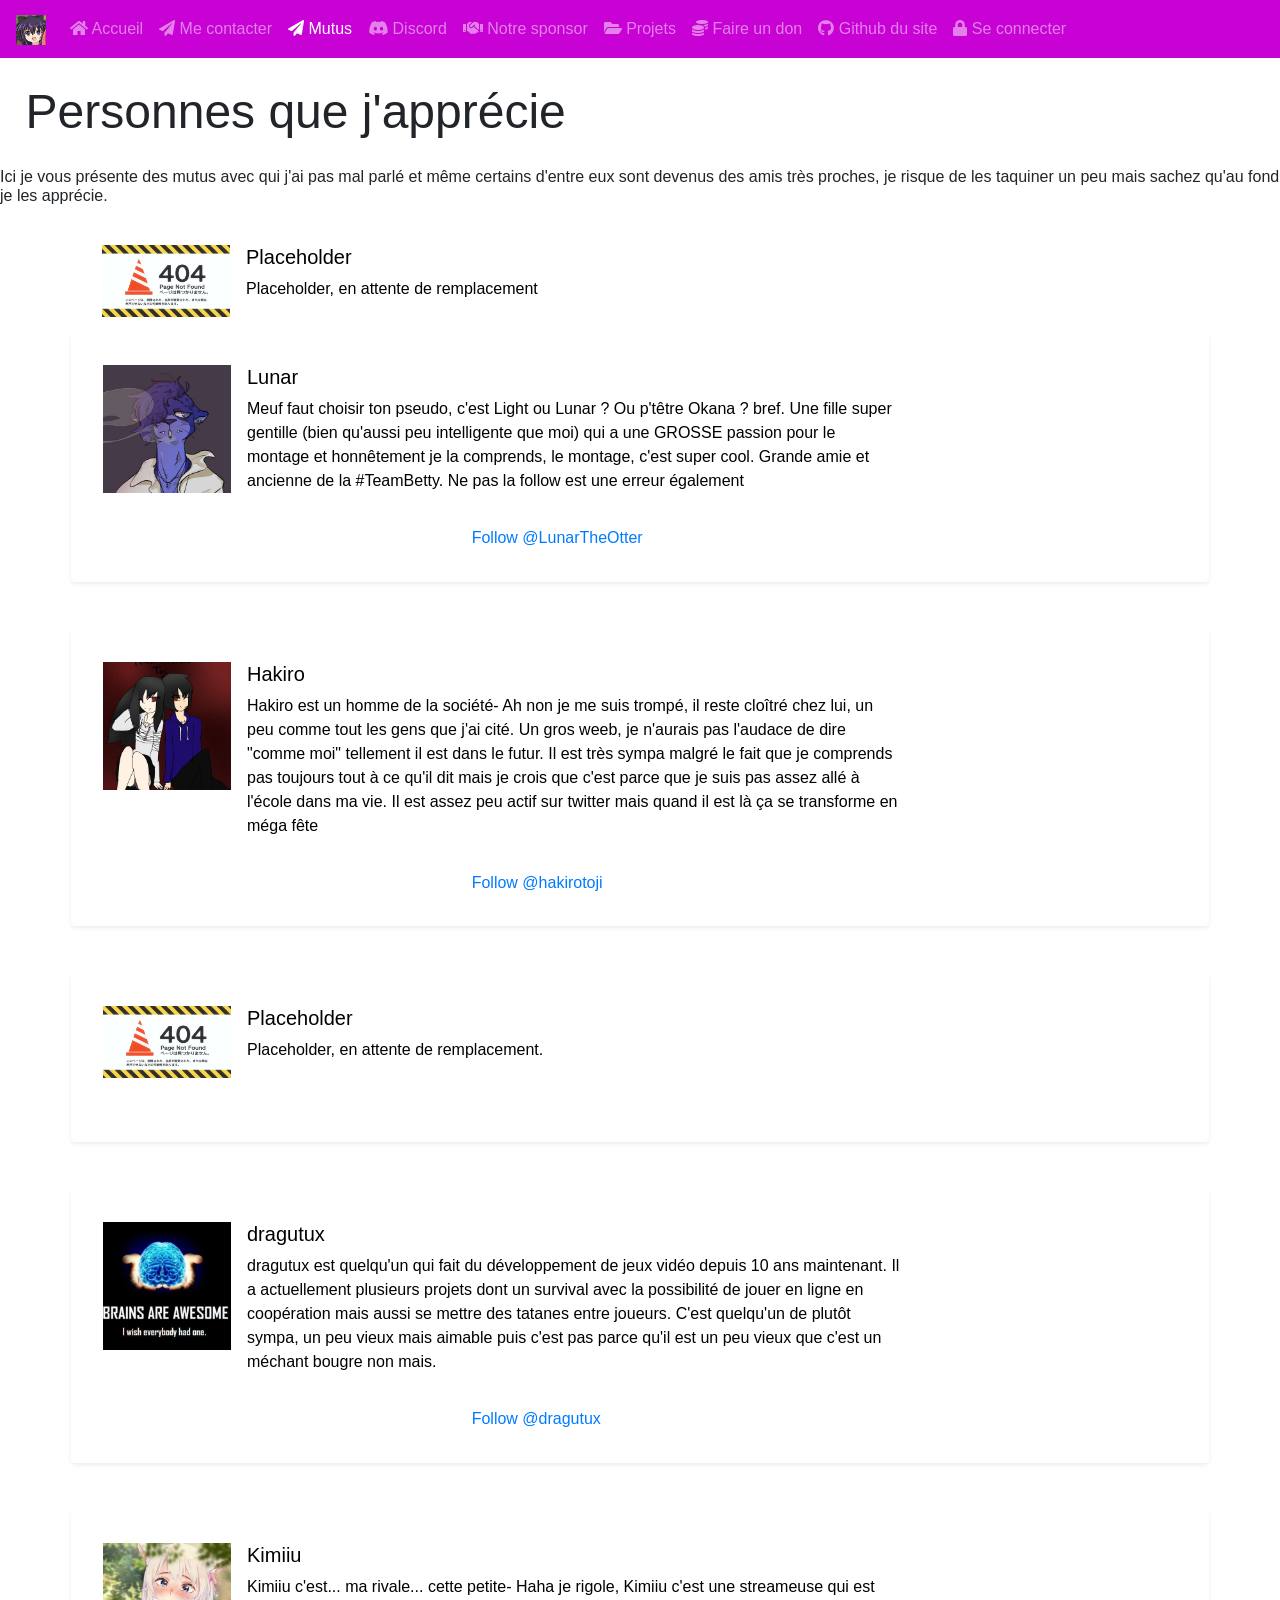
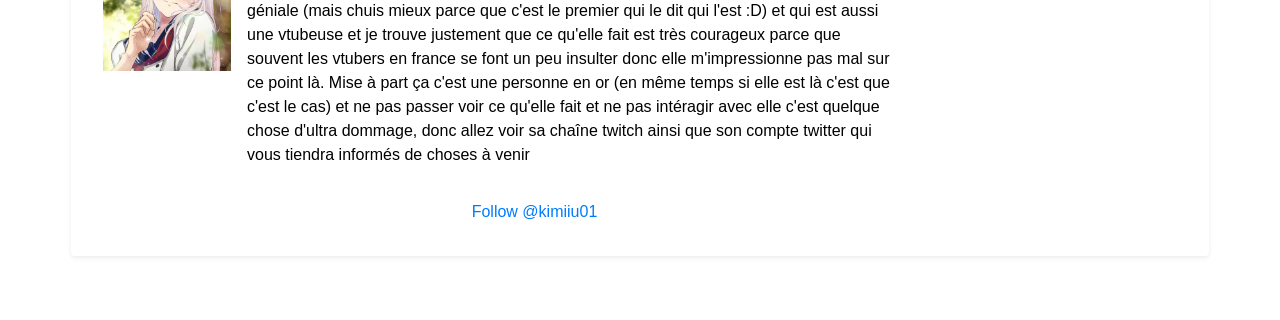
==== pages/mutus.html @ 43088ca4 "clonage du site de base" ====
<!DOCTYPE html>
<html>

<head>
    <!-- Le titre de la page-->
    <title>Les copains</title>

    <!-- Le format de rédaction, l'UTF-8 permet d'avoir les accents !-->
    <meta charset="UTF-8">

    <!-- Les précisions sur l'identité du site web-->
    <meta name="title" content="TOH-KA">
    <meta name="author" content="Toh-ka">
    <meta name="description" content="Mutus de Toh-ka">
    <meta name="keywords" content="Toh-ka">
    <meta name="theme-color" content="E9A99F" />
    <link rel="icon" href="../img/icontab.PNG" type="image/jpg">

    <!-- Gestion de la compatibilité du site web-->
    <meta http-equiv="X-UA-Compatible" content="ie=edge">
    <meta name="viewport" content="width=device-width, initial-scale=1, shrink-to-fit=no">

    <!-- Les feuilles de style-->
    <link rel="stylesheet" type="text/css" href="../css/style.css">
    <!-- Font Awesome permet de générer les petites icones pour la barre de navigation ! -->
    <link rel="stylesheet" href="https://use.fontawesome.com/releases/v5.8.1/css/all.css" integrity="sha384-50oBUHEmvpQ+1lW4y57PTFmhCaXp0ML5d60M1M7uH2+nqUivzIebhndOJK28anvf" crossorigin="anonymous">
    <!-- Bootstrap permet de gérer la structure du site web en prenant en compte sa mise en forme selon la taile de l'écran !-->
    <link rel="stylesheet" href="https://stackpath.bootstrapcdn.com/bootstrap/4.5.0/css/bootstrap.min.css" integrity="sha384-9aIt2nRpC12Uk9gS9baDl411NQApFmC26EwAOH8WgZl5MYYxFfc+NcPb1dKGj7Sk" crossorigin="anonymous">

</head>

<body>

    <!-- La barre de navigation -->
    <header>
        <nav class="navbar sticky-top navbar-dark navbar-expand-lg" style="background-color: rgb(200, 1, 213);">
            <a class="navbar-brand" href="#">
                <img src="../img/icon.PNG" width="30" height="30" alt="" loading="lazy">
            </a>
            <button class="navbar-toggler" type="button" data-toggle="collapse" data-target="#navbarText" aria-controls="navbarText" aria-expanded="false" aria-label="Toggle navigation">
                <span class="navbar-toggler-icon"></span>
              </button>
            <div class="collapse navbar-collapse" id="navbarText">
                <ul class="navbar-nav mr-auto">
                    <li class="nav-item"> <a class="nav-link " href="../index.html"><i class="fas fa-home"></i> Accueil</a>
                    </li>
                    <li class="nav-item"> <a class="nav-link" href="Réseaux.html"><i class="fas fa-paper-plane"></i> Me contacter</a>
                    </li>
                    <li>
                    <li class="nav-item"> <a class="nav-link active" href="#"><i class="fas fa-paper-plane"></i> Mutus</a>   
                    </li>
                    <li class="nav-item"> <a class="nav-link" href="https://discord.gg/xaQCFtC9bv" target="-blank"><i class="fab fa-discord"></i> Discord</a>
                    </li>
                    <li class="nav-item"> <a class="nav-link" href="sponsor.html"><i class="fas fa-handshake"></i> Notre sponsor</a>
                    </li>
                    <li class="nav-item"> <a class="nav-link" href="projets.html"><i class="fas fa-folder-open"></i> Projets</a>
                    </li>
                    <li class="nav-item"> <a class="nav-link" href="https://streamelements.com/toh_ka/tip" target="-blank"><i class="fas fa-coins"></i> Faire un don</a>
                    </li>
                    <li class="nav-item"> <a class="nav-link" href="https://github.com/Bettyaoi/bettyaoi.github.io" target="-blank"><i class="fab fa-github"></i> Github du site</a>
                    </li>
                    <li class="nav-item"> <a class="nav-link" href="https://hexatm.com/MagiicalGirl/" target="-blank"><i class="fas fa-lock"></i> Se connecter</a>
                    </li>
                </ul>
            </div>
        </nav>
    </header>

    <!-- Le contenu -->
    <h2 class="copains">Personnes que j'apprécie</h2>

        <h6>Ici je vous présente des mutus avec qui j'ai pas mal parlé et même certains d'entre eux sont devenus des amis très proches, je risque de les taquiner un peu mais sachez qu'au fond je les apprécie.</h6>
        <section class="container vw-100 w-auto p-3">
            <div id="Placeholder2 class="row clearfix shadow-sm p-3 mb-5 bg-white rounded">
                <div class="col-9 w-auto p-3">
                        <div class="media">
                            <img src="../img/err.png" class="mr-3" alt="Placeholder2">
                            <div class="media-body">
                                <h5 class="mt-0">Placeholder</h5>
                                Placeholder, en attente de remplacement
                            </div>
                        </div>
                    </a>
                </div>
            </div>
            <div id="Lunar" class="row clearfix shadow-sm p-3 mb-5 bg-white rounded">
                <div class="col-9 w-auto p-3">
                    <a href="https://www.youtube.com/channel/UCTIkhy0zyeLQJBQ5O0fs9qQ" target="-blank">
                        <div class="media">
                            <img src="../img/Lunar.jpg" class="mr-3" alt="Twitter account">
                            <div class="media-body">
                                <h5 class="mt-0">Lunar</h5>
                                Meuf faut choisir ton pseudo, c'est Light ou Lunar ? Ou p'têtre Okana ? bref. Une fille super gentille (bien qu'aussi peu intelligente que moi) qui a une GROSSE passion pour le montage et honnêtement je la comprends, le montage, c'est super cool. Grande amie et ancienne de la #TeamBetty. Ne pas la follow est une erreur également
                            </div>
                        </div>
                    </a>
                </div>
                <div class="col-4 mx-auto p-3">
                    <a href="https://twitter.com/LunarTheOtter" class="twitter-follow-button align-middle" data-size="large" data-lang="fr" data-dnt="true" data-show-count="false">Follow @LunarTheOtter</a>
                </div>
            </div>
            <div id="Hakiro" class="row clearfix shadow-sm p-3 mb-5 bg-white rounded">
                <div class="col-9 w-auto p-3">
                        <div class="media">
                            <img src="../img/hakiro.jpg" class="mr-3" alt="Twitter account">
                            <div class="media-body">
                                <h5 class="mt-0">Hakiro</h5>
                                Hakiro est un homme de la société- Ah non je me suis trompé, il reste cloîtré chez lui, un peu comme tout les gens que j'ai cité. Un gros weeb, je n'aurais pas l'audace de dire "comme moi" tellement il est dans le futur. Il est très sympa malgré le fait que je comprends pas toujours tout à ce qu'il dit mais je crois que c'est parce que je suis pas assez allé à l'école dans ma vie. Il est assez peu actif sur twitter mais quand il est là ça se transforme en méga fête
                            </div>
                        </div>
                    </a>
                </div>
                <div class="col-4 mx-auto p-3">
                    <a href="https://twitter.com/hakirotoji" class="twitter-follow-button align-middle" data-size="large" data-lang="fr" data-dnt="true" data-show-count="false">Follow @hakirotoji</a>
                </div>
            </div>
            <div id="Placeholder" class="row clearfix shadow-sm p-3 mb-5 bg-white rounded">
                <div class="col-9 w-auto p-3">
                        <div class="media">
                            <img src="../img/err.png" class="mr-3" alt="Twitter account">
                            <div class="media-body">
                                <h5 class="mt-0">Placeholder</h5>
                                Placeholder, en attente de remplacement.
                            </div>
                        </div>
                    </a>
                </div>
                <div class="col-4 mx-auto p-3">
                </div>
            </div>
            <div id="dragutux" class="row clearfix shadow-sm p-3 mb-5 bg-white rounded">
                <div class="col-9 w-auto p-3">
                    <a href="https://www.twitch.tv/dragutux" target="-blank"></a>
                        <div class="media">
                            <img src="../img/dragutux.jpg" class="mr-3" alt="Twitter account">
                            <div class="media-body">
                                <h5 class="mt-0">dragutux</h5>
                                dragutux est quelqu'un qui fait du développement de jeux vidéo depuis 10 ans maintenant. Il a actuellement plusieurs projets dont un survival avec la possibilité de jouer en ligne en coopération mais aussi se mettre des tatanes entre joueurs. C'est quelqu'un de plutôt sympa, un peu vieux mais aimable puis c'est pas parce qu'il est un peu vieux que c'est un méchant bougre non mais.
                            </div>
                        </div>
                    </a>
                </div>
                <div class="col-4 mx-auto p-3">
                    <a href="https://twitter.com/dragutux" class="twitter-follow-button align-middle" data-size="large" data-lang="fr" data-dnt="true" data-show-count="false">Follow @dragutux</a>
                </div>
            </div>
            <div id="Kimiiu" class="row clearfix shadow-sm p-3 mb-5 bg-white rounded">
                <div class="col-9 w-auto p-3">
                    <a href="https://twitch.tv/kimiiu" target="-blank">
                        <div class="media">
                            <img src="../img/kimiiu.jpg" class="mr-3" alt="Twitter account">
                            <div class="media-body">
                                <h5 class="mt-0">Kimiiu</h5>
                                Kimiiu c'est... ma rivale... cette petite- Haha je rigole, Kimiiu c'est une streameuse qui est géniale (mais chuis mieux parce que c'est le premier qui le dit qui l'est :D) et qui est aussi une vtubeuse et je trouve justement que ce qu'elle fait est très courageux parce que souvent les vtubers en france se font un peu insulter donc elle m'impressionne pas mal sur ce point là. Mise à part ça c'est une personne en or (en même temps si elle est là c'est que c'est le cas) et ne pas passer voir ce qu'elle fait et ne pas intéragir avec elle c'est quelque chose d'ultra dommage, donc allez voir sa chaîne twitch ainsi que son compte twitter qui vous tiendra informés de choses à venir
                            </div>
                        </div>
                    </a>
                </div>
                <div class="col-4 mx-auto p-3">
                    <a href="https://twitter.com/kimiiu01" class="twitter-follow-button align-middle" data-size="large" data-lang="fr" data-dnt="true" data-show-count="false">Follow @kimiiu01</a>
                </div>
            </div>
        </section>

        <!-- <h6>C'est tout pour le moment, cette page est toujours en WIP (Work In Progress) (en gros c'est pas fini) et je la remplirai au fur et à mesure que j'aurais le temps</h6> ! -->


        <!-- Les scripts de Google (pour YouTube), de Bootstrap et de Twitter pour gérer l'affichage des boutons et de la structure de la page ! -->
        <script src="https://apis.google.com/js/platform.js"></script>
        <script async src="https://platform.twitter.com/widgets.js" charset="utf-8"></script>
        <script src="https://code.jquery.com/jquery-3.5.1.slim.min.js" integrity="sha384-DfXdz2htPH0lsSSs5nCTpuj/zy4C+OGpamoFVy38MVBnE+IbbVYUew+OrCXaRkfj" crossorigin="anonymous"></script>
        <script src="https://cdn.jsdelivr.net/npm/popper.js@1.16.0/dist/umd/popper.min.js" integrity="sha384-Q6E9RHvbIyZFJoft+2mJbHaEWldlvI9IOYy5n3zV9zzTtmI3UksdQRVvoxMfooAo" crossorigin="anonymous"></script>
        <script src="https://stackpath.bootstrapcdn.com/bootstrap/4.5.0/js/bootstrap.min.js" integrity="sha384-OgVRvuATP1z7JjHLkuOU7Xw704+h835Lr+6QL9UvYjZE3Ipu6Tp75j7Bh/kR0JKI" crossorigin="anonymous"></script>

</body>

</html>
---- css/style.css ----
/* page principale*/
body {
  margin: 0px;
  padding: 0px;
  font-family: -apple-system, BlinkMacSystemFont, 'Segoe UI', Roboto, Oxygen, Ubuntu, Cantarell, 'Open Sans', 'Helvetica Neue', sans-serif !important;
}

h1 {
  font-family: -apple-system, BlinkMacSystemFont, 'Segoe UI', Roboto, Oxygen, Ubuntu, Cantarell, 'Open Sans', 'Helvetica Neue', sans-serif !important;
  font-size: 4em !important;
  margin: 1vw !important;
  font-weight: 400 !important;
}

h2 {
  font-family: -apple-system, BlinkMacSystemFont, 'Segoe UI', Roboto, Oxygen, Ubuntu, Cantarell, 'Open Sans', 'Helvetica Neue', sans-serif !important;
  font-size: 3em !important;
  margin: 2vw !important;
  font-weight: 400 !important;
}

p {
  margin: 5px;
}

a:link {
  text-decoration: none !important;
  -webkit-transition: all 0.2s;
  transition: all 0.2s;
}

a:link:hover {
  -webkit-transform: scale(0.9);
          transform: scale(0.9);
}

.tki {
  text-align: center;
}

.moi {
  text-align: center;
}

.temkoi {
  text-align: center;
}

.jem {
  text-align: center;
}

/* page "contact" */
.media {
  color: black !important;
  text-decoration: none;
  -webkit-transition: all 0.2s;
  transition: all 0.2s;
}

.media img {
  width: 10vw;
}

.media:hover {
  -webkit-transform: scale(0.95) translateX(-20px);
          transform: scale(0.95) translateX(-20px);
}
/*# sourceMappingURL=style.css.map */
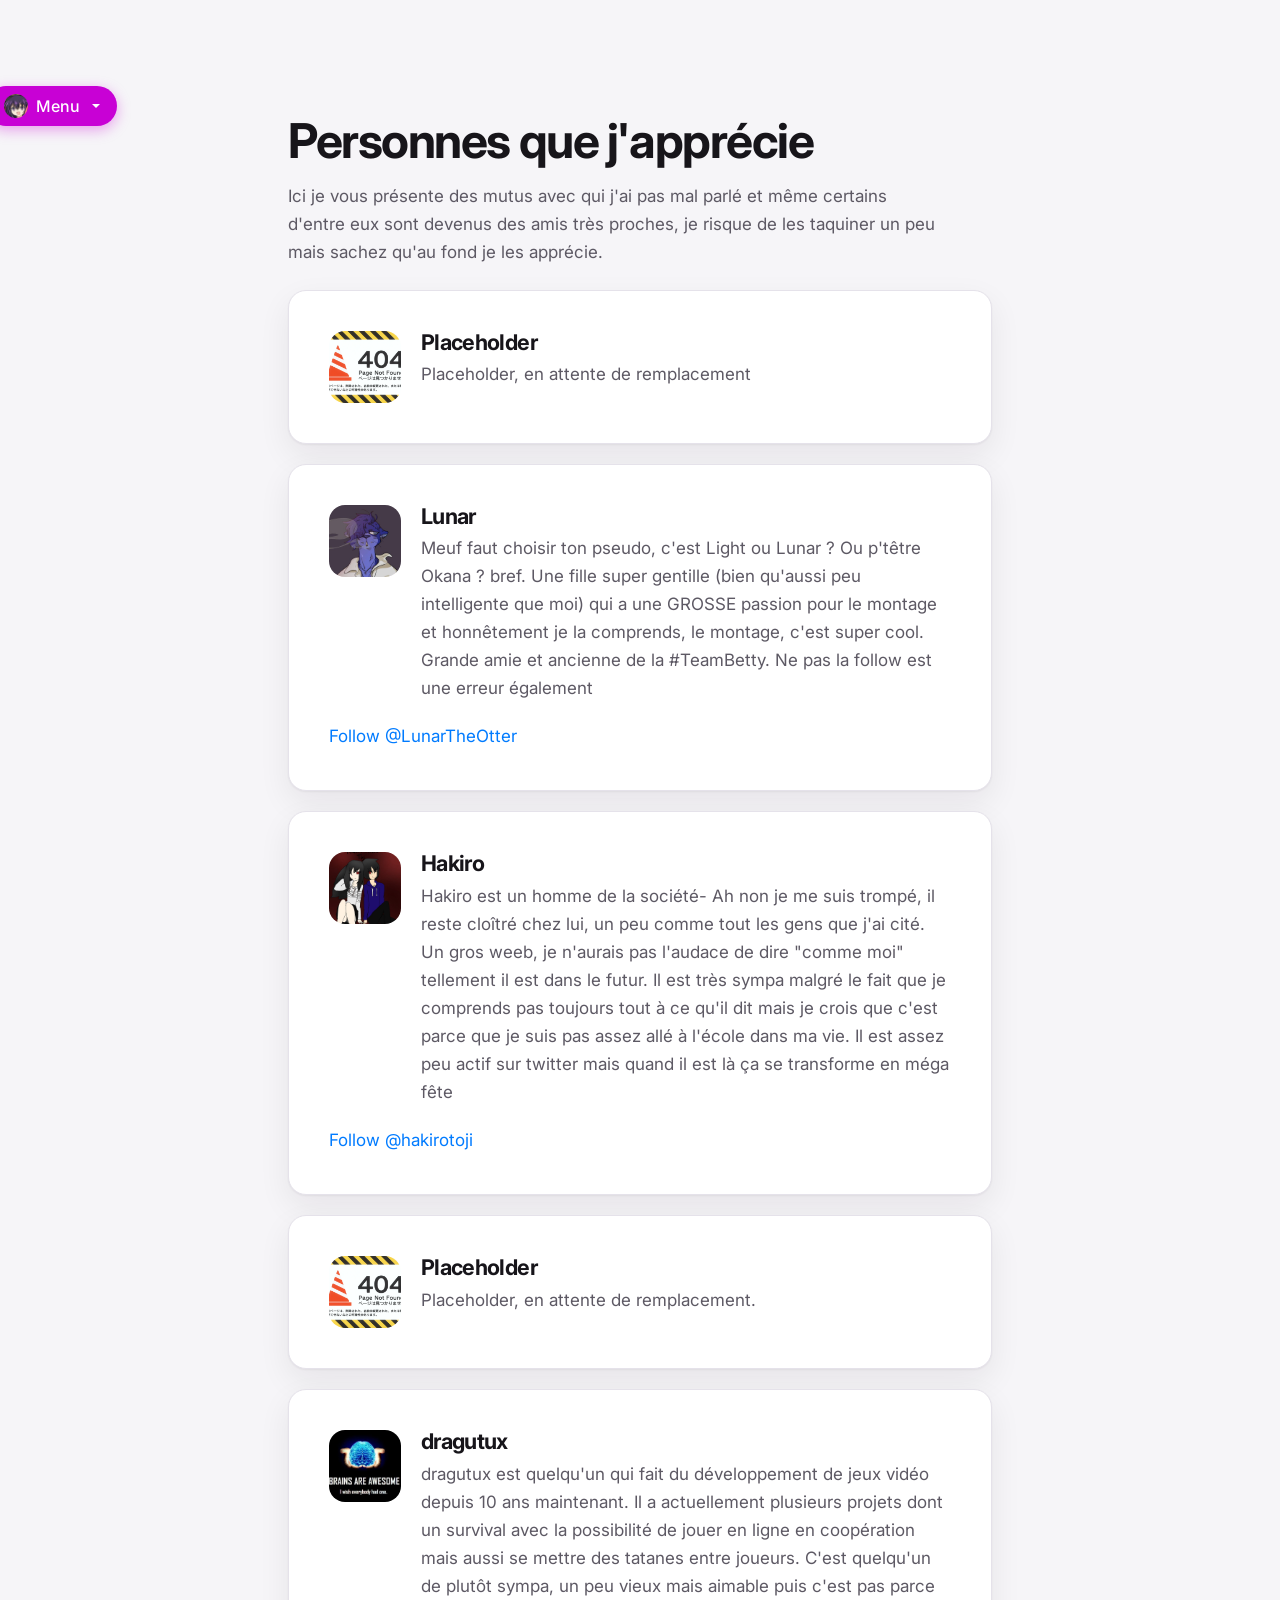
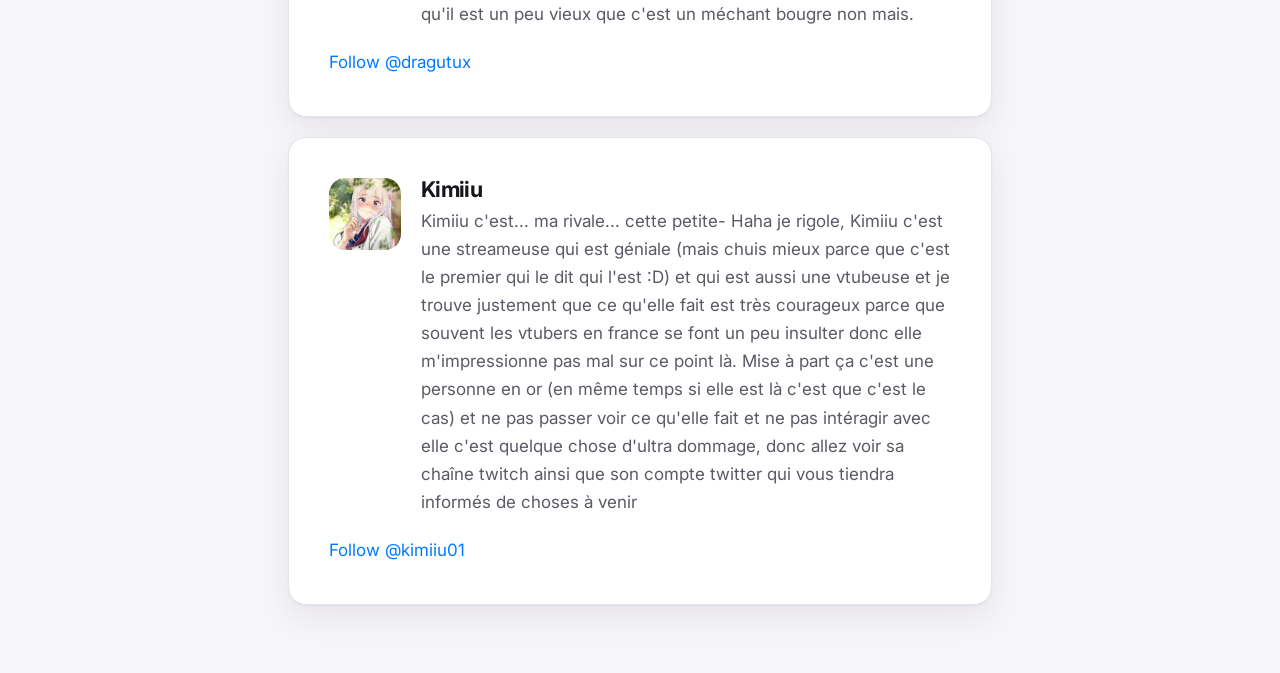
==== commit b976ff68: "vibecode de toutes les pages" ====
--- a/pages/mutus.html
+++ b/pages/mutus.html
@@ -1,177 +1,120 @@
 <!DOCTYPE html>
-<html>
+<html lang="fr">
 
 <head>
-    <!-- Le titre de la page-->
+    <meta charset="UTF-8">
+    <meta name="viewport" content="width=device-width, initial-scale=1">
     <title>Les copains</title>
+    <meta name="description" content="Mutus de Toh-ka">
+    <meta name="author" content="Toh-ka">
+    <meta name="theme-color" content="#E9A99F">
+    <link rel="icon" href="../img/icontab.PNG">
 
-    <!-- Le format de rédaction, l'UTF-8 permet d'avoir les accents !-->
-    <meta charset="UTF-8">
-
-    <!-- Les précisions sur l'identité du site web-->
-    <meta name="title" content="TOH-KA">
-    <meta name="author" content="Toh-ka">
-    <meta name="description" content="Mutus de Toh-ka">
-    <meta name="keywords" content="Toh-ka">
-    <meta name="theme-color" content="E9A99F" />
-    <link rel="icon" href="../img/icontab.PNG" type="image/jpg">
-
-    <!-- Gestion de la compatibilité du site web-->
-    <meta http-equiv="X-UA-Compatible" content="ie=edge">
-    <meta name="viewport" content="width=device-width, initial-scale=1, shrink-to-fit=no">
-
-    <!-- Les feuilles de style-->
-    <link rel="stylesheet" type="text/css" href="../css/style.css">
-    <!-- Font Awesome permet de générer les petites icones pour la barre de navigation ! -->
+    <!-- Feuilles de style -->
+    <link rel="stylesheet" href="../css/style.css">
     <link rel="stylesheet" href="https://use.fontawesome.com/releases/v5.8.1/css/all.css" integrity="sha384-50oBUHEmvpQ+1lW4y57PTFmhCaXp0ML5d60M1M7uH2+nqUivzIebhndOJK28anvf" crossorigin="anonymous">
-    <!-- Bootstrap permet de gérer la structure du site web en prenant en compte sa mise en forme selon la taile de l'écran !-->
     <link rel="stylesheet" href="https://stackpath.bootstrapcdn.com/bootstrap/4.5.0/css/bootstrap.min.css" integrity="sha384-9aIt2nRpC12Uk9gS9baDl411NQApFmC26EwAOH8WgZl5MYYxFfc+NcPb1dKGj7Sk" crossorigin="anonymous">
-
 </head>
 
 <body>
-
-    <!-- La barre de navigation -->
+    <!-- Menu déroulant -->
     <header>
-        <nav class="navbar sticky-top navbar-dark navbar-expand-lg" style="background-color: rgb(200, 1, 213);">
-            <a class="navbar-brand" href="#">
-                <img src="../img/icon.PNG" width="30" height="30" alt="" loading="lazy">
-            </a>
-            <button class="navbar-toggler" type="button" data-toggle="collapse" data-target="#navbarText" aria-controls="navbarText" aria-expanded="false" aria-label="Toggle navigation">
-                <span class="navbar-toggler-icon"></span>
-              </button>
-            <div class="collapse navbar-collapse" id="navbarText">
-                <ul class="navbar-nav mr-auto">
-                    <li class="nav-item"> <a class="nav-link " href="../index.html"><i class="fas fa-home"></i> Accueil</a>
-                    </li>
-                    <li class="nav-item"> <a class="nav-link" href="Réseaux.html"><i class="fas fa-paper-plane"></i> Me contacter</a>
-                    </li>
-                    <li>
-                    <li class="nav-item"> <a class="nav-link active" href="#"><i class="fas fa-paper-plane"></i> Mutus</a>   
-                    </li>
-                    <li class="nav-item"> <a class="nav-link" href="https://discord.gg/xaQCFtC9bv" target="-blank"><i class="fab fa-discord"></i> Discord</a>
-                    </li>
-                    <li class="nav-item"> <a class="nav-link" href="sponsor.html"><i class="fas fa-handshake"></i> Notre sponsor</a>
-                    </li>
-                    <li class="nav-item"> <a class="nav-link" href="projets.html"><i class="fas fa-folder-open"></i> Projets</a>
-                    </li>
-                    <li class="nav-item"> <a class="nav-link" href="https://streamelements.com/toh_ka/tip" target="-blank"><i class="fas fa-coins"></i> Faire un don</a>
-                    </li>
-                    <li class="nav-item"> <a class="nav-link" href="https://github.com/Bettyaoi/bettyaoi.github.io" target="-blank"><i class="fab fa-github"></i> Github du site</a>
-                    </li>
-                    <li class="nav-item"> <a class="nav-link" href="https://hexatm.com/MagiicalGirl/" target="-blank"><i class="fas fa-lock"></i> Se connecter</a>
-                    </li>
-                </ul>
+        <div class="dropdown menu-flottant">
+            <button class="btn btn-menu dropdown-toggle" type="button" id="menuDeroulant" data-toggle="dropdown" aria-haspopup="true" aria-expanded="false">
+                <img src="../img/icon.PNG" width="24" height="24" alt=""> Menu
+            </button>
+            <div class="dropdown-menu dropdown-menu-right" aria-labelledby="menuDeroulant">
+                <a class="dropdown-item" href="../index.html"><i class="fas fa-home"></i> Accueil</a>
+                <a class="dropdown-item" href="Réseaux.html"><i class="fas fa-paper-plane"></i> Me contacter</a>
+                <a class="dropdown-item active" href="#"><i class="fas fa-paper-plane"></i> Mutus</a>
+                <a class="dropdown-item" href="https://discord.gg/xaQCFtC9bv" target="_blank" rel="noopener"><i class="fab fa-discord"></i> Discord</a>
+                <a class="dropdown-item" href="sponsor.html"><i class="fas fa-handshake"></i> Notre sponsor</a>
+                <a class="dropdown-item" href="projets.html"><i class="fas fa-folder-open"></i> Projets</a>
+                <div class="dropdown-divider"></div>
+                <a class="dropdown-item" href="https://streamelements.com/toh_ka/tip" target="_blank" rel="noopener"><i class="fas fa-coins"></i> Faire un don</a>
+                <a class="dropdown-item" href="https://github.com/Bettyaoi/bettyaoi.github.io" target="_blank" rel="noopener"><i class="fab fa-github"></i> Github du site</a>
+                <a class="dropdown-item" href="https://hexatm.com/MagiicalGirl/" target="_blank" rel="noopener"><i class="fas fa-lock"></i> Se connecter</a>
             </div>
-        </nav>
+        </div>
     </header>
 
-    <!-- Le contenu -->
-    <h2 class="copains">Personnes que j'apprécie</h2>
-
-        <h6>Ici je vous présente des mutus avec qui j'ai pas mal parlé et même certains d'entre eux sont devenus des amis très proches, je risque de les taquiner un peu mais sachez qu'au fond je les apprécie.</h6>
-        <section class="container vw-100 w-auto p-3">
-            <div id="Placeholder2 class="row clearfix shadow-sm p-3 mb-5 bg-white rounded">
-                <div class="col-9 w-auto p-3">
-                        <div class="media">
-                            <img src="../img/err.png" class="mr-3" alt="Placeholder2">
-                            <div class="media-body">
-                                <h5 class="mt-0">Placeholder</h5>
-                                Placeholder, en attente de remplacement
-                            </div>
-                        </div>
-                    </a>
-                </div>
-            </div>
-            <div id="Lunar" class="row clearfix shadow-sm p-3 mb-5 bg-white rounded">
-                <div class="col-9 w-auto p-3">
-                    <a href="https://www.youtube.com/channel/UCTIkhy0zyeLQJBQ5O0fs9qQ" target="-blank">
-                        <div class="media">
-                            <img src="../img/Lunar.jpg" class="mr-3" alt="Twitter account">
-                            <div class="media-body">
-                                <h5 class="mt-0">Lunar</h5>
-                                Meuf faut choisir ton pseudo, c'est Light ou Lunar ? Ou p'têtre Okana ? bref. Une fille super gentille (bien qu'aussi peu intelligente que moi) qui a une GROSSE passion pour le montage et honnêtement je la comprends, le montage, c'est super cool. Grande amie et ancienne de la #TeamBetty. Ne pas la follow est une erreur également
-                            </div>
-                        </div>
-                    </a>
-                </div>
-                <div class="col-4 mx-auto p-3">
-                    <a href="https://twitter.com/LunarTheOtter" class="twitter-follow-button align-middle" data-size="large" data-lang="fr" data-dnt="true" data-show-count="false">Follow @LunarTheOtter</a>
-                </div>
-            </div>
-            <div id="Hakiro" class="row clearfix shadow-sm p-3 mb-5 bg-white rounded">
-                <div class="col-9 w-auto p-3">
-                        <div class="media">
-                            <img src="../img/hakiro.jpg" class="mr-3" alt="Twitter account">
-                            <div class="media-body">
-                                <h5 class="mt-0">Hakiro</h5>
-                                Hakiro est un homme de la société- Ah non je me suis trompé, il reste cloîtré chez lui, un peu comme tout les gens que j'ai cité. Un gros weeb, je n'aurais pas l'audace de dire "comme moi" tellement il est dans le futur. Il est très sympa malgré le fait que je comprends pas toujours tout à ce qu'il dit mais je crois que c'est parce que je suis pas assez allé à l'école dans ma vie. Il est assez peu actif sur twitter mais quand il est là ça se transforme en méga fête
-                            </div>
-                        </div>
-                    </a>
-                </div>
-                <div class="col-4 mx-auto p-3">
-                    <a href="https://twitter.com/hakirotoji" class="twitter-follow-button align-middle" data-size="large" data-lang="fr" data-dnt="true" data-show-count="false">Follow @hakirotoji</a>
-                </div>
-            </div>
-            <div id="Placeholder" class="row clearfix shadow-sm p-3 mb-5 bg-white rounded">
-                <div class="col-9 w-auto p-3">
-                        <div class="media">
-                            <img src="../img/err.png" class="mr-3" alt="Twitter account">
-                            <div class="media-body">
-                                <h5 class="mt-0">Placeholder</h5>
-                                Placeholder, en attente de remplacement.
-                            </div>
-                        </div>
-                    </a>
-                </div>
-                <div class="col-4 mx-auto p-3">
-                </div>
-            </div>
-            <div id="dragutux" class="row clearfix shadow-sm p-3 mb-5 bg-white rounded">
-                <div class="col-9 w-auto p-3">
-                    <a href="https://www.twitch.tv/dragutux" target="-blank"></a>
-                        <div class="media">
-                            <img src="../img/dragutux.jpg" class="mr-3" alt="Twitter account">
-                            <div class="media-body">
-                                <h5 class="mt-0">dragutux</h5>
-                                dragutux est quelqu'un qui fait du développement de jeux vidéo depuis 10 ans maintenant. Il a actuellement plusieurs projets dont un survival avec la possibilité de jouer en ligne en coopération mais aussi se mettre des tatanes entre joueurs. C'est quelqu'un de plutôt sympa, un peu vieux mais aimable puis c'est pas parce qu'il est un peu vieux que c'est un méchant bougre non mais.
-                            </div>
-                        </div>
-                    </a>
-                </div>
-                <div class="col-4 mx-auto p-3">
-                    <a href="https://twitter.com/dragutux" class="twitter-follow-button align-middle" data-size="large" data-lang="fr" data-dnt="true" data-show-count="false">Follow @dragutux</a>
-                </div>
-            </div>
-            <div id="Kimiiu" class="row clearfix shadow-sm p-3 mb-5 bg-white rounded">
-                <div class="col-9 w-auto p-3">
-                    <a href="https://twitch.tv/kimiiu" target="-blank">
-                        <div class="media">
-                            <img src="../img/kimiiu.jpg" class="mr-3" alt="Twitter account">
-                            <div class="media-body">
-                                <h5 class="mt-0">Kimiiu</h5>
-                                Kimiiu c'est... ma rivale... cette petite- Haha je rigole, Kimiiu c'est une streameuse qui est géniale (mais chuis mieux parce que c'est le premier qui le dit qui l'est :D) et qui est aussi une vtubeuse et je trouve justement que ce qu'elle fait est très courageux parce que souvent les vtubers en france se font un peu insulter donc elle m'impressionne pas mal sur ce point là. Mise à part ça c'est une personne en or (en même temps si elle est là c'est que c'est le cas) et ne pas passer voir ce qu'elle fait et ne pas intéragir avec elle c'est quelque chose d'ultra dommage, donc allez voir sa chaîne twitch ainsi que son compte twitter qui vous tiendra informés de choses à venir
-                            </div>
-                        </div>
-                    </a>
-                </div>
-                <div class="col-4 mx-auto p-3">
-                    <a href="https://twitter.com/kimiiu01" class="twitter-follow-button align-middle" data-size="large" data-lang="fr" data-dnt="true" data-show-count="false">Follow @kimiiu01</a>
+    <!-- Contenu -->
+    <main class="page">
+        <h1>Personnes que j'apprécie</h1>
+        <p class="intro">Ici je vous présente des mutus avec qui j'ai pas mal parlé et même certains d'entre eux sont devenus des amis très proches, je risque de les taquiner un peu mais sachez qu'au fond je les apprécie.</p>
+        <section class="carte" id="Placeholder2">
+            <div class="profil">
+                <img src="../img/err.png" alt="">
+                <div>
+                    <h2>Placeholder</h2>
+                    <p>Placeholder, en attente de remplacement</p>
                 </div>
             </div>
         </section>
+        <section class="carte" id="Lunar">
+            <div class="profil">
+                <img src="../img/Lunar.jpg" alt="">
+                <div>
+                    <h2><a href="https://www.youtube.com/channel/UCTIkhy0zyeLQJBQ5O0fs9qQ" target="_blank" rel="noopener">Lunar</a></h2>
+                    <p>Meuf faut choisir ton pseudo, c'est Light ou Lunar ? Ou p'têtre Okana ? bref. Une fille super gentille (bien qu'aussi peu intelligente que moi) qui a une GROSSE passion pour le montage et honnêtement je la comprends, le montage, c'est super cool. Grande amie et ancienne de la #TeamBetty. Ne pas la follow est une erreur également</p>
+                </div>
+            </div>
+            <div class="actions">
+                <a class="twitter-follow-button" data-size="large" data-lang="fr" data-dnt="true" data-show-count="false" href="https://twitter.com/LunarTheOtter">Follow @LunarTheOtter</a>
+            </div>
+        </section>
+        <section class="carte" id="Hakiro">
+            <div class="profil">
+                <img src="../img/hakiro.jpg" alt="">
+                <div>
+                    <h2>Hakiro</h2>
+                    <p>Hakiro est un homme de la société- Ah non je me suis trompé, il reste cloîtré chez lui, un peu comme tout les gens que j'ai cité. Un gros weeb, je n'aurais pas l'audace de dire "comme moi" tellement il est dans le futur. Il est très sympa malgré le fait que je comprends pas toujours tout à ce qu'il dit mais je crois que c'est parce que je suis pas assez allé à l'école dans ma vie. Il est assez peu actif sur twitter mais quand il est là ça se transforme en méga fête</p>
+                </div>
+            </div>
+            <div class="actions">
+                <a class="twitter-follow-button" data-size="large" data-lang="fr" data-dnt="true" data-show-count="false" href="https://twitter.com/hakirotoji">Follow @hakirotoji</a>
+            </div>
+        </section>
+        <section class="carte" id="Placeholder">
+            <div class="profil">
+                <img src="../img/err.png" alt="">
+                <div>
+                    <h2>Placeholder</h2>
+                    <p>Placeholder, en attente de remplacement.</p>
+                </div>
+            </div>
+        </section>
+        <section class="carte" id="dragutux">
+            <div class="profil">
+                <img src="../img/dragutux.jpg" alt="">
+                <div>
+                    <h2><a href="https://www.twitch.tv/dragutux" target="_blank" rel="noopener">dragutux</a></h2>
+                    <p>dragutux est quelqu'un qui fait du développement de jeux vidéo depuis 10 ans maintenant. Il a actuellement plusieurs projets dont un survival avec la possibilité de jouer en ligne en coopération mais aussi se mettre des tatanes entre joueurs. C'est quelqu'un de plutôt sympa, un peu vieux mais aimable puis c'est pas parce qu'il est un peu vieux que c'est un méchant bougre non mais.</p>
+                </div>
+            </div>
+            <div class="actions">
+                <a class="twitter-follow-button" data-size="large" data-lang="fr" data-dnt="true" data-show-count="false" href="https://twitter.com/dragutux">Follow @dragutux</a>
+            </div>
+        </section>
+        <section class="carte" id="Kimiiu">
+            <div class="profil">
+                <img src="../img/kimiiu.jpg" alt="">
+                <div>
+                    <h2><a href="https://twitch.tv/kimiiu" target="_blank" rel="noopener">Kimiiu</a></h2>
+                    <p>Kimiiu c'est... ma rivale... cette petite- Haha je rigole, Kimiiu c'est une streameuse qui est géniale (mais chuis mieux parce que c'est le premier qui le dit qui l'est :D) et qui est aussi une vtubeuse et je trouve justement que ce qu'elle fait est très courageux parce que souvent les vtubers en france se font un peu insulter donc elle m'impressionne pas mal sur ce point là. Mise à part ça c'est une personne en or (en même temps si elle est là c'est que c'est le cas) et ne pas passer voir ce qu'elle fait et ne pas intéragir avec elle c'est quelque chose d'ultra dommage, donc allez voir sa chaîne twitch ainsi que son compte twitter qui vous tiendra informés de choses à venir</p>
+                </div>
+            </div>
+            <div class="actions">
+                <a class="twitter-follow-button" data-size="large" data-lang="fr" data-dnt="true" data-show-count="false" href="https://twitter.com/kimiiu01">Follow @kimiiu01</a>
+            </div>
+        </section>
+    </main>
 
-        <!-- <h6>C'est tout pour le moment, cette page est toujours en WIP (Work In Progress) (en gros c'est pas fini) et je la remplirai au fur et à mesure que j'aurais le temps</h6> ! -->
-
-
-        <!-- Les scripts de Google (pour YouTube), de Bootstrap et de Twitter pour gérer l'affichage des boutons et de la structure de la page ! -->
-        <script src="https://apis.google.com/js/platform.js"></script>
-        <script async src="https://platform.twitter.com/widgets.js" charset="utf-8"></script>
-        <script src="https://code.jquery.com/jquery-3.5.1.slim.min.js" integrity="sha384-DfXdz2htPH0lsSSs5nCTpuj/zy4C+OGpamoFVy38MVBnE+IbbVYUew+OrCXaRkfj" crossorigin="anonymous"></script>
-        <script src="https://cdn.jsdelivr.net/npm/popper.js@1.16.0/dist/umd/popper.min.js" integrity="sha384-Q6E9RHvbIyZFJoft+2mJbHaEWldlvI9IOYy5n3zV9zzTtmI3UksdQRVvoxMfooAo" crossorigin="anonymous"></script>
-        <script src="https://stackpath.bootstrapcdn.com/bootstrap/4.5.0/js/bootstrap.min.js" integrity="sha384-OgVRvuATP1z7JjHLkuOU7Xw704+h835Lr+6QL9UvYjZE3Ipu6Tp75j7Bh/kR0JKI" crossorigin="anonymous"></script>
-
+    <!-- Scripts (Bootstrap pour le menu déroulant) -->
+    <script src="https://code.jquery.com/jquery-3.5.1.slim.min.js" integrity="sha384-DfXdz2htPH0lsSSs5nCTpuj/zy4C+OGpamoFVy38MVBnE+IbbVYUew+OrCXaRkfj" crossorigin="anonymous"></script>
+    <script src="https://cdn.jsdelivr.net/npm/popper.js@1.16.0/dist/umd/popper.min.js" integrity="sha384-Q6E9RHvbIyZFJoft+2mJbHaEWldlvI9IOYy5n3zV9zzTtmI3UksdQRVvoxMfooAo" crossorigin="anonymous"></script>
+    <script src="https://stackpath.bootstrapcdn.com/bootstrap/4.5.0/js/bootstrap.min.js" integrity="sha384-OgVRvuATP1z7JjHLkuOU7Xw704+h835Lr+6QL9UvYjZE3Ipu6Tp75j7Bh/kR0JKI" crossorigin="anonymous"></script>
+    <script async src="https://platform.twitter.com/widgets.js" charset="utf-8"></script>
 </body>
 
 </html>
--- a/css/style.css
+++ b/css/style.css
@@ -1,69 +1,312 @@
-/* page principale*/
-body {
-  margin: 0px;
-  padding: 0px;
-  font-family: -apple-system, BlinkMacSystemFont, 'Segoe UI', Roboto, Oxygen, Ubuntu, Cantarell, 'Open Sans', 'Helvetica Neue', sans-serif !important;
+/* ==========================================================
+   Variables
+   ========================================================== */
+@import url('https://fonts.googleapis.com/css2?family=Inter:wght@400;500;700&display=swap');
+
+:root {
+  --bg: #f6f5f8;
+  --surface: #ffffff;
+  --ink: #17151a;
+  --muted: #5d5964;
+  --accent: #b000bc;          /* texte / icônes */
+  --accent-strong: #c801d5;   /* fonds (bouton, élément actif) */
+  --accent-soft: rgba(200, 1, 213, 0.1);
+  --border: #e5e2ea;
+  --radius: 18px;
+  --shadow: 0 1px 2px rgba(23, 21, 26, 0.05), 0 12px 32px rgba(23, 21, 26, 0.07);
+  --font: 'Inter', -apple-system, BlinkMacSystemFont, 'Segoe UI', Roboto, 'Helvetica Neue', sans-serif;
+}
+
+@media (prefers-color-scheme: dark) {
+  :root {
+    --bg: #121014;
+    --surface: #1b181f;
+    --ink: #f1eff4;
+    --muted: #a39eac;
+    --accent: #e27bff;
+    --accent-soft: rgba(226, 123, 255, 0.14);
+    --border: #2b2731;
+    --shadow: 0 1px 2px rgba(0, 0, 0, 0.4), 0 12px 32px rgba(0, 0, 0, 0.35);
+  }
+}
+
+/* ==========================================================
+   Base
+   (les sélecteurs sont un peu plus précis que Bootstrap, chargé
+   après ce fichier, pour que les styles ci-dessous l'emportent)
+   ========================================================== */
+*,
+*::before,
+*::after {
+  box-sizing: border-box;
+}
+
+html {
+  scroll-behavior: smooth;
+}
+
+html body {
+  margin: 0;
+  padding: 4.5rem 0 3rem; /* place pour le menu flottant */
+  min-height: 100vh;
+  background: var(--bg);
+  color: var(--ink);
+  font-family: var(--font) !important;
+  font-size: 1.0625rem;
+  line-height: 1.65;
+  -webkit-font-smoothing: antialiased;
+}
+
+h1,
+h2,
+section h2 {
+  font-family: var(--font) !important;
+  color: var(--ink);
+  font-weight: 700 !important;
+  line-height: 1.1;
+  letter-spacing: -0.03em;
+  text-wrap: balance;
 }
 
 h1 {
-  font-family: -apple-system, BlinkMacSystemFont, 'Segoe UI', Roboto, Oxygen, Ubuntu, Cantarell, 'Open Sans', 'Helvetica Neue', sans-serif !important;
-  font-size: 4em !important;
-  margin: 1vw !important;
-  font-weight: 400 !important;
-}
-
-h2 {
-  font-family: -apple-system, BlinkMacSystemFont, 'Segoe UI', Roboto, Oxygen, Ubuntu, Cantarell, 'Open Sans', 'Helvetica Neue', sans-serif !important;
-  font-size: 3em !important;
-  margin: 2vw !important;
-  font-weight: 400 !important;
-}
-
-p {
-  margin: 5px;
-}
-
-a:link {
+  font-size: clamp(2rem, 6vw, 3rem) !important;
+  margin: 0 0 1.25rem !important;
+}
+
+section h2 {
+  font-size: clamp(1.75rem, 4.5vw, 2.5rem) !important;
+  margin: 0 0 0.75rem !important;
+}
+
+section p {
+  margin: 0;
+  color: var(--muted);
+}
+
+p a {
+  color: var(--accent);
+  background-image: linear-gradient(currentColor, currentColor);
+  background-position: 0 100%;
+  background-repeat: no-repeat;
+  background-size: 0% 2px;
   text-decoration: none !important;
-  -webkit-transition: all 0.2s;
-  transition: all 0.2s;
-}
-
-a:link:hover {
-  -webkit-transform: scale(0.9);
-          transform: scale(0.9);
-}
-
-.tki {
+  transition: background-size 0.25s ease;
+}
+
+p a:hover {
+  color: var(--accent);
+  background-size: 100% 2px;
+}
+
+:focus-visible {
+  outline: 3px solid var(--accent);
+  outline-offset: 3px;
+}
+
+/* ==========================================================
+   Page d'accueil : les sections deviennent des cartes
+   ========================================================== */
+.carte,
+section:has(> .moi),
+section:has(> .jem) {
+  margin: 0 0 1.25rem;
+  padding: clamp(1.5rem, 4vw, 2.5rem);
+  background: var(--surface);
+  border: 1px solid var(--border);
+  border-radius: var(--radius);
+  box-shadow: var(--shadow);
+}
+
+/* Accueil : les cartes sont directement dans le body */
+section:has(> .moi),
+section:has(> .jem) {
+  width: min(100% - 2rem, 44rem);
+  margin-inline: auto;
+}
+
+.tki,
+.moi,
+.temkoi,
+.jem {
+  text-align: left;
+}
+
+/* ==========================================================
+   Menu flottant
+   ========================================================== */
+.menu-flottant {
+  position: fixed;
+  top: 14px;
+  right: 14px;
+  z-index: 1030;
+}
+
+.menu-flottant .btn-menu {
+  display: inline-flex;
+  align-items: center;
+  gap: 0.5rem;
+  padding: 0.5rem 1.1rem;
+  background-color: var(--accent-strong);
+  border: none;
+  border-radius: 999px;
+  color: #fff;
+  font-weight: 500;
+  box-shadow: 0 4px 14px rgba(200, 1, 213, 0.35);
+  transition: transform 0.2s ease, box-shadow 0.2s ease, background-color 0.2s ease;
+}
+
+.menu-flottant .btn-menu img {
+  margin: 0;
+  vertical-align: middle;
+  border-radius: 50%;
+}
+
+.menu-flottant .btn-menu:hover,
+.menu-flottant .btn-menu:focus,
+.menu-flottant.show > .btn-menu {
+  background-color: #a500b0;
+  color: #fff;
+  transform: translateY(-1px);
+  box-shadow: 0 6px 18px rgba(200, 1, 213, 0.45);
+}
+
+.menu-flottant .btn-menu:focus-visible {
+  outline: 3px solid var(--ink);
+  outline-offset: 3px;
+}
+
+.menu-flottant .dropdown-menu {
+  min-width: 15rem;
+  margin-top: 0.6rem;
+  padding: 0.5rem;
+  background: var(--surface);
+  border: 1px solid var(--border);
+  border-radius: 14px;
+  box-shadow: var(--shadow);
+}
+
+.menu-flottant .dropdown-item {
+  display: flex;
+  align-items: center;
+  gap: 0.6rem;
+  padding: 0.55rem 0.8rem;
+  border-radius: 10px;
+  color: var(--ink);
+  transition: background-color 0.15s ease;
+}
+
+.menu-flottant .dropdown-item i {
+  width: 1.4rem;
   text-align: center;
-}
-
-.moi {
-  text-align: center;
-}
-
-.temkoi {
-  text-align: center;
-}
-
-.jem {
-  text-align: center;
-}
-
-/* page "contact" */
-.media {
-  color: black !important;
+  color: var(--accent);
+}
+
+.menu-flottant .dropdown-item:hover,
+.menu-flottant .dropdown-item:focus {
+  background-color: var(--accent-soft);
+  color: var(--ink);
+}
+
+.menu-flottant .dropdown-item.active {
+  background-color: var(--accent-strong);
+  color: #fff;
+}
+
+.menu-flottant .dropdown-item.active i {
+  color: #fff;
+}
+
+.menu-flottant .dropdown-divider {
+  margin: 0.4rem 0;
+  border-top-color: var(--border);
+}
+
+/* ==========================================================
+   Pages secondaires (contact, mutus, sponsor, projets)
+   ========================================================== */
+.page {
+  width: min(100% - 2rem, 44rem);
+  margin: 0 auto;
+}
+
+.intro {
+  max-width: 60ch;
+  margin: -0.5rem 0 1.5rem;
+  color: var(--muted);
+}
+
+/* Image à gauche, texte à droite */
+.profil {
+  display: flex;
+  align-items: flex-start;
+  gap: 1.25rem;
+}
+
+.profil img {
+  flex-shrink: 0;
+  width: 72px;
+  height: 72px;
+  object-fit: cover;
+  border-radius: 16px;
+}
+
+.profil h2 {
+  margin: 0 0 0.35rem !important;
+  font-size: 1.35rem !important;
+}
+
+a.profil,
+a.profil:hover {
+  color: inherit;
   text-decoration: none;
-  -webkit-transition: all 0.2s;
-  transition: all 0.2s;
-}
-
-.media img {
-  width: 10vw;
-}
-
-.media:hover {
-  -webkit-transform: scale(0.95) translateX(-20px);
-          transform: scale(0.95) translateX(-20px);
-}
-/*# sourceMappingURL=style.css.map */+}
+
+a.profil:hover h2,
+h2 a:hover {
+  color: var(--accent);
+}
+
+h2 a,
+h2 a:hover {
+  color: inherit;
+  text-decoration: none;
+}
+
+.actions,
+.video {
+  margin-top: 1.25rem;
+}
+
+.video {
+  aspect-ratio: 16 / 9;
+}
+
+.video iframe {
+  width: 100%;
+  height: 100%;
+  border: 0;
+  border-radius: 12px;
+}
+
+.sponsor {
+  display: block;
+  max-width: 100%;
+  height: auto;
+  margin-top: 1.25rem;
+  border-radius: 12px;
+}
+
+/* ==========================================================
+   Accessibilité
+   ========================================================== */
+@media (prefers-reduced-motion: reduce) {
+  html {
+    scroll-behavior: auto;
+  }
+
+  *,
+  *::before,
+  *::after {
+    transition: none !important;
+  }
+}
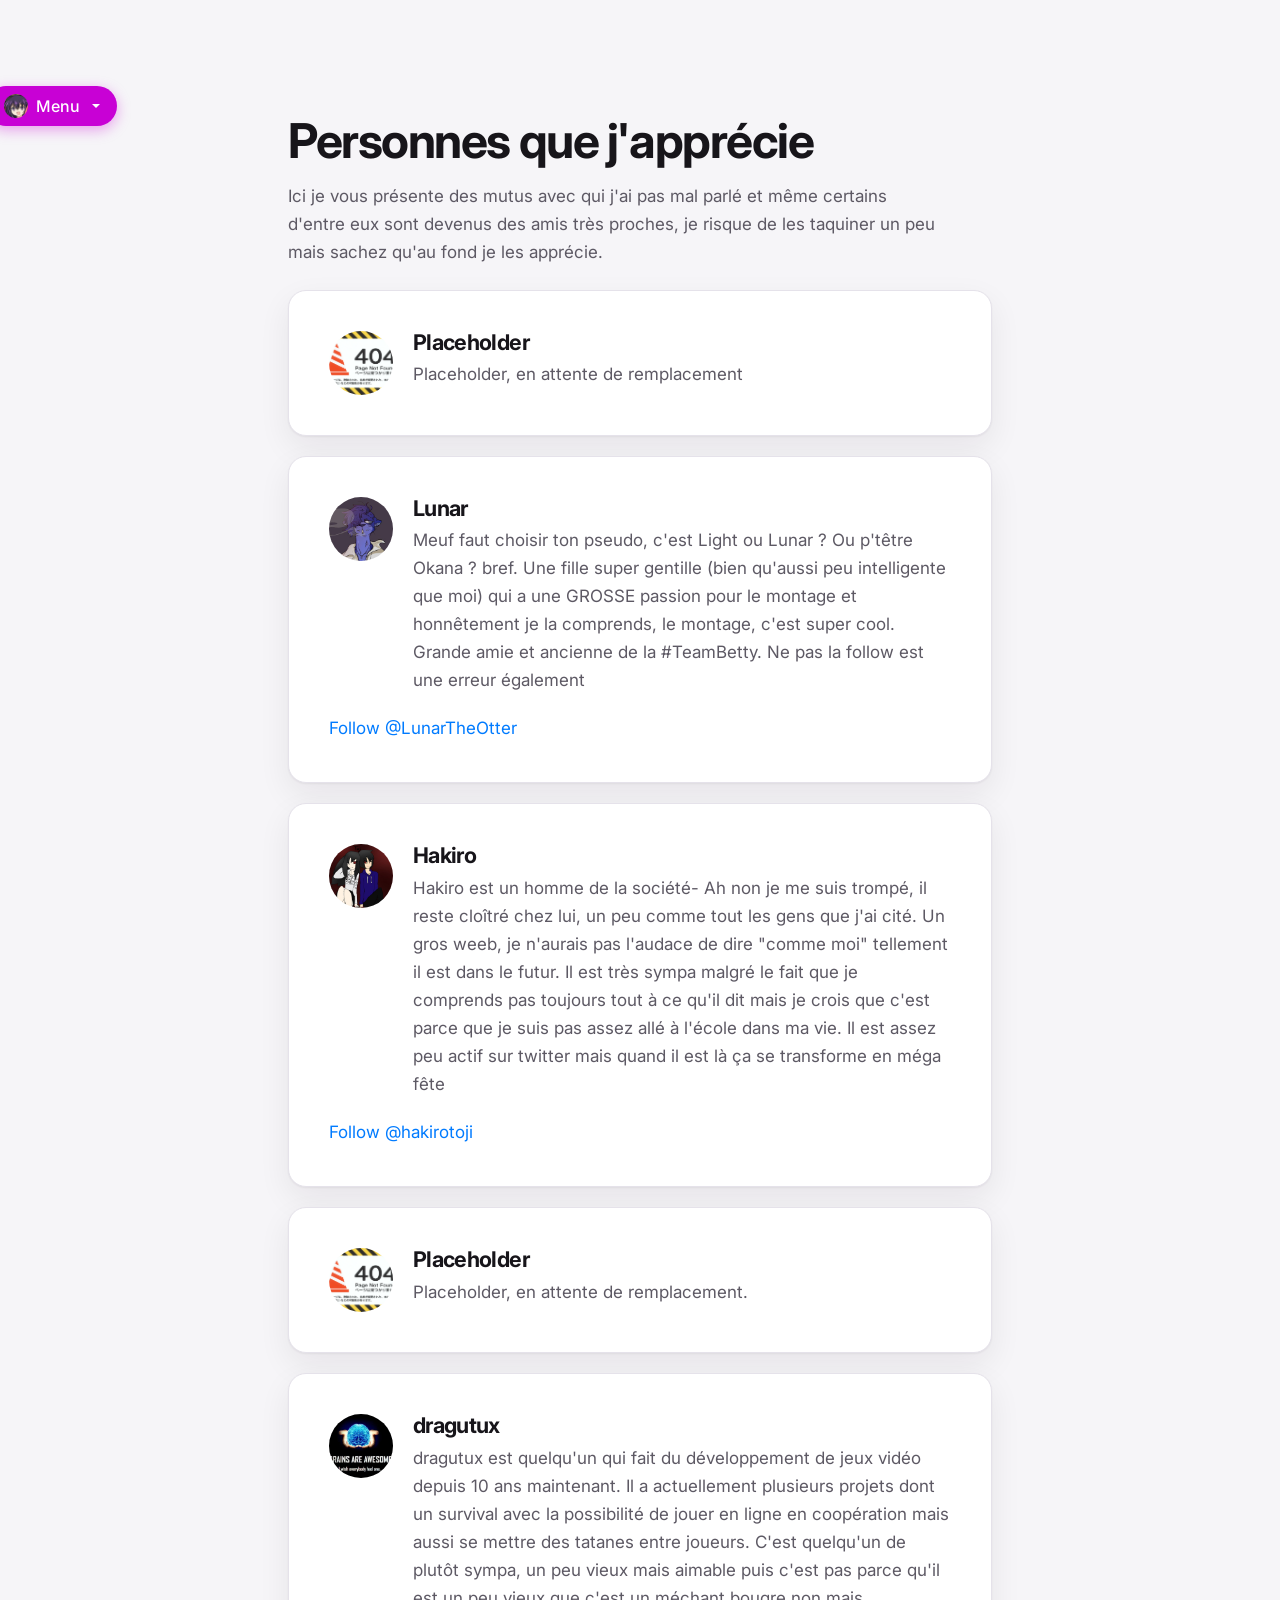
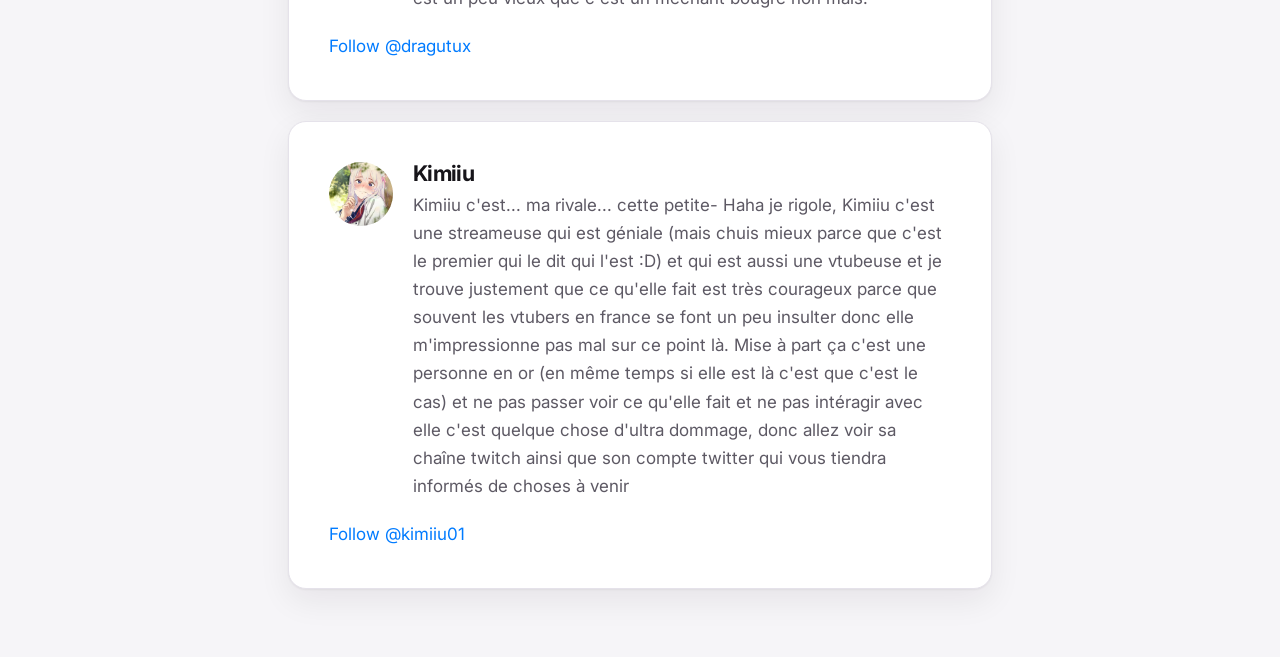
==== commit d9770ea4: "modifs du vibecode" ====
--- a/pages/mutus.html
+++ b/pages/mutus.html
@@ -43,8 +43,8 @@
         <h1>Personnes que j'apprécie</h1>
         <p class="intro">Ici je vous présente des mutus avec qui j'ai pas mal parlé et même certains d'entre eux sont devenus des amis très proches, je risque de les taquiner un peu mais sachez qu'au fond je les apprécie.</p>
         <section class="carte" id="Placeholder2">
-            <div class="profil">
-                <img src="../img/err.png" alt="">
+            <div class="profil avatar">
+                <img src="../img/err.png" width="64" height="64" alt="">
                 <div>
                     <h2>Placeholder</h2>
                     <p>Placeholder, en attente de remplacement</p>
@@ -52,8 +52,8 @@
             </div>
         </section>
         <section class="carte" id="Lunar">
-            <div class="profil">
-                <img src="../img/Lunar.jpg" alt="">
+            <div class="profil avatar">
+                <img src="../img/Lunar.jpg" width="64" height="64" alt="">
                 <div>
                     <h2><a href="https://www.youtube.com/channel/UCTIkhy0zyeLQJBQ5O0fs9qQ" target="_blank" rel="noopener">Lunar</a></h2>
                     <p>Meuf faut choisir ton pseudo, c'est Light ou Lunar ? Ou p'têtre Okana ? bref. Une fille super gentille (bien qu'aussi peu intelligente que moi) qui a une GROSSE passion pour le montage et honnêtement je la comprends, le montage, c'est super cool. Grande amie et ancienne de la #TeamBetty. Ne pas la follow est une erreur également</p>
@@ -64,8 +64,8 @@
             </div>
         </section>
         <section class="carte" id="Hakiro">
-            <div class="profil">
-                <img src="../img/hakiro.jpg" alt="">
+            <div class="profil avatar">
+                <img src="../img/hakiro.jpg" width="64" height="64" alt="">
                 <div>
                     <h2>Hakiro</h2>
                     <p>Hakiro est un homme de la société- Ah non je me suis trompé, il reste cloîtré chez lui, un peu comme tout les gens que j'ai cité. Un gros weeb, je n'aurais pas l'audace de dire "comme moi" tellement il est dans le futur. Il est très sympa malgré le fait que je comprends pas toujours tout à ce qu'il dit mais je crois que c'est parce que je suis pas assez allé à l'école dans ma vie. Il est assez peu actif sur twitter mais quand il est là ça se transforme en méga fête</p>
@@ -76,8 +76,8 @@
             </div>
         </section>
         <section class="carte" id="Placeholder">
-            <div class="profil">
-                <img src="../img/err.png" alt="">
+            <div class="profil avatar">
+                <img src="../img/err.png" width="64" height="64" alt="">
                 <div>
                     <h2>Placeholder</h2>
                     <p>Placeholder, en attente de remplacement.</p>
@@ -85,8 +85,8 @@
             </div>
         </section>
         <section class="carte" id="dragutux">
-            <div class="profil">
-                <img src="../img/dragutux.jpg" alt="">
+            <div class="profil avatar">
+                <img src="../img/dragutux.jpg" width="64" height="64" alt="">
                 <div>
                     <h2><a href="https://www.twitch.tv/dragutux" target="_blank" rel="noopener">dragutux</a></h2>
                     <p>dragutux est quelqu'un qui fait du développement de jeux vidéo depuis 10 ans maintenant. Il a actuellement plusieurs projets dont un survival avec la possibilité de jouer en ligne en coopération mais aussi se mettre des tatanes entre joueurs. C'est quelqu'un de plutôt sympa, un peu vieux mais aimable puis c'est pas parce qu'il est un peu vieux que c'est un méchant bougre non mais.</p>
@@ -97,8 +97,8 @@
             </div>
         </section>
         <section class="carte" id="Kimiiu">
-            <div class="profil">
-                <img src="../img/kimiiu.jpg" alt="">
+            <div class="profil avatar">
+                <img src="../img/kimiiu.jpg" width="64" height="64" alt="">
                 <div>
                     <h2><a href="https://twitch.tv/kimiiu" target="_blank" rel="noopener">Kimiiu</a></h2>
                     <p>Kimiiu c'est... ma rivale... cette petite- Haha je rigole, Kimiiu c'est une streameuse qui est géniale (mais chuis mieux parce que c'est le premier qui le dit qui l'est :D) et qui est aussi une vtubeuse et je trouve justement que ce qu'elle fait est très courageux parce que souvent les vtubers en france se font un peu insulter donc elle m'impressionne pas mal sur ce point là. Mise à part ça c'est une personne en or (en même temps si elle est là c'est que c'est le cas) et ne pas passer voir ce qu'elle fait et ne pas intéragir avec elle c'est quelque chose d'ultra dommage, donc allez voir sa chaîne twitch ainsi que son compte twitter qui vous tiendra informés de choses à venir</p>
--- a/css/style.css
+++ b/css/style.css
@@ -244,10 +244,22 @@
 
 .profil img {
   flex-shrink: 0;
-  width: 72px;
-  height: 72px;
+}
+
+/* Contact : petits logos, sans recadrage */
+.profil.logo img {
+  width: 56px;
+  height: 56px;
+  object-fit: contain;
+  border-radius: 12px;
+}
+
+/* Mutus : photos de profil rondes */
+.profil.avatar img {
+  width: 64px;
+  height: 64px;
   object-fit: cover;
-  border-radius: 16px;
+  border-radius: 50%;
 }
 
 .profil h2 {
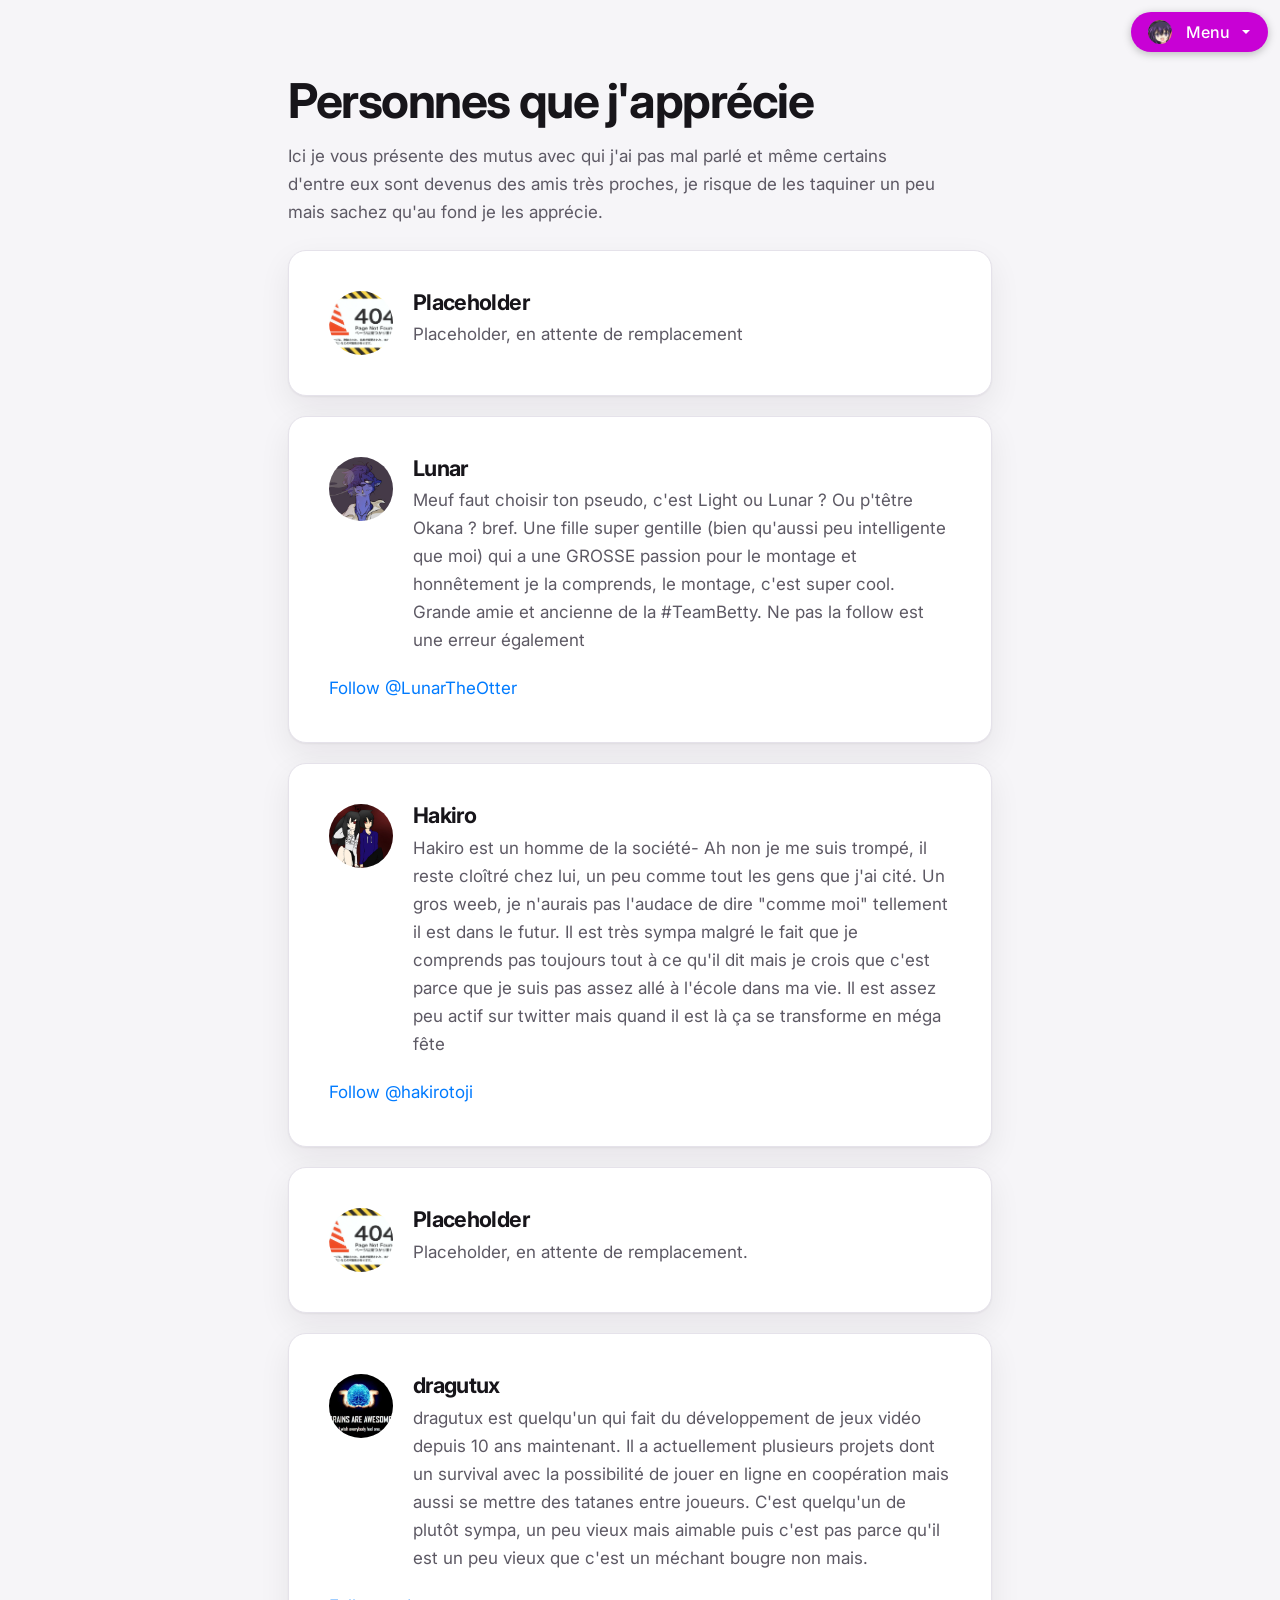
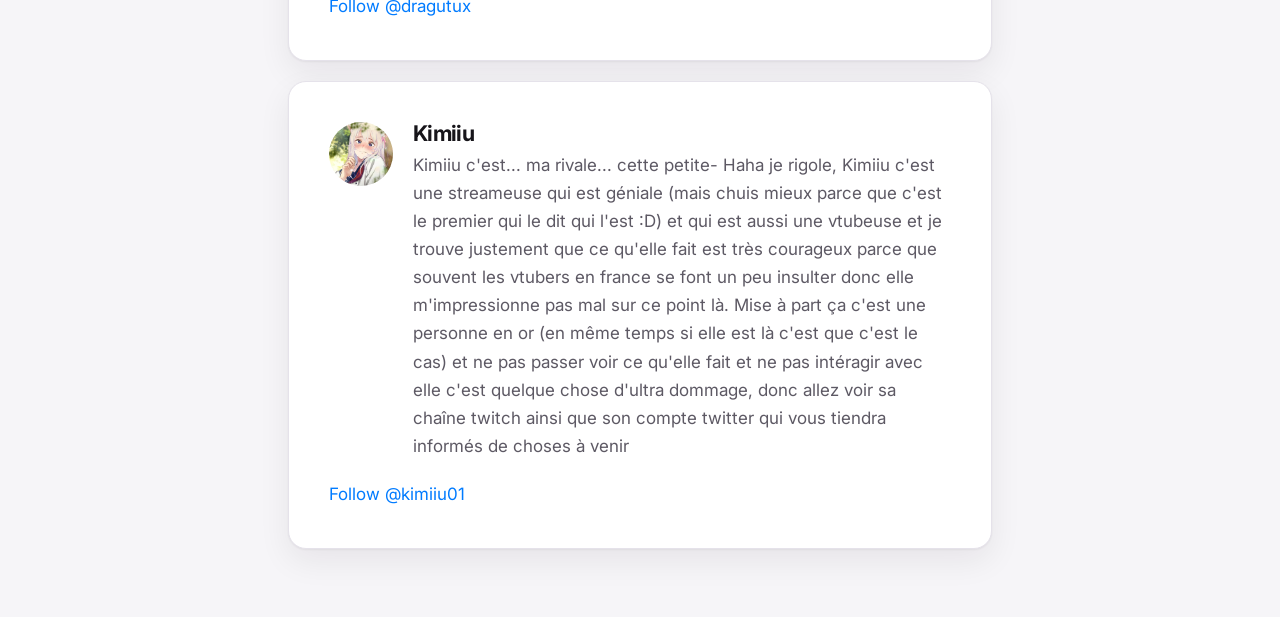
==== commit 5966f7f0: "modifs vibecode" ====
--- a/pages/mutus.html
+++ b/pages/mutus.html
@@ -14,6 +14,68 @@
     <link rel="stylesheet" href="../css/style.css">
     <link rel="stylesheet" href="https://use.fontawesome.com/releases/v5.8.1/css/all.css" integrity="sha384-50oBUHEmvpQ+1lW4y57PTFmhCaXp0ML5d60M1M7uH2+nqUivzIebhndOJK28anvf" crossorigin="anonymous">
     <link rel="stylesheet" href="https://stackpath.bootstrapcdn.com/bootstrap/4.5.0/css/bootstrap.min.css" integrity="sha384-9aIt2nRpC12Uk9gS9baDl411NQApFmC26EwAOH8WgZl5MYYxFfc+NcPb1dKGj7Sk" crossorigin="anonymous">
+    <!-- Style du menu déroulant (identique à index.html) -->
+    <style>
+        /* Bouton de menu flottant, en haut à droite */
+        .menu-flottant {
+            position: fixed;
+            top: 12px;
+            right: 12px;
+            z-index: 1030;
+        }
+
+        .menu-flottant .btn-menu {
+            background-color: rgb(200, 1, 213);
+            border: none;
+            color: #fff;
+            box-shadow: 0 2px 8px rgba(0, 0, 0, 0.25);
+        }
+
+        .menu-flottant .btn-menu:hover,
+        .menu-flottant .btn-menu:focus,
+        .menu-flottant.show>.btn-menu {
+            background-color: rgb(165, 0, 176);
+            color: #fff;
+            box-shadow: 0 0 0 0.2rem rgba(200, 1, 213, 0.35);
+        }
+
+        .menu-flottant .btn-menu img {
+            margin-right: 6px;
+            vertical-align: -8px;
+        }
+
+        .menu-flottant .dropdown-menu {
+            border: none;
+            border-radius: 8px;
+            box-shadow: 0 6px 18px rgba(0, 0, 0, 0.25);
+            min-width: 14rem;
+            padding: 0.4rem 0;
+        }
+
+        .menu-flottant .dropdown-item {
+            padding: 0.55rem 1.2rem;
+        }
+
+        .menu-flottant .dropdown-item i {
+            width: 1.5rem;
+            text-align: center;
+            color: rgb(200, 1, 213);
+        }
+
+        .menu-flottant .dropdown-item:hover,
+        .menu-flottant .dropdown-item:focus {
+            background-color: rgba(200, 1, 213, 0.12);
+        }
+
+        .menu-flottant .dropdown-item.active {
+            background-color: rgb(200, 1, 213);
+            color: #fff;
+        }
+
+        .menu-flottant .dropdown-item.active i {
+            color: #fff;
+        }
+    </style>
 </head>
 
 <body>
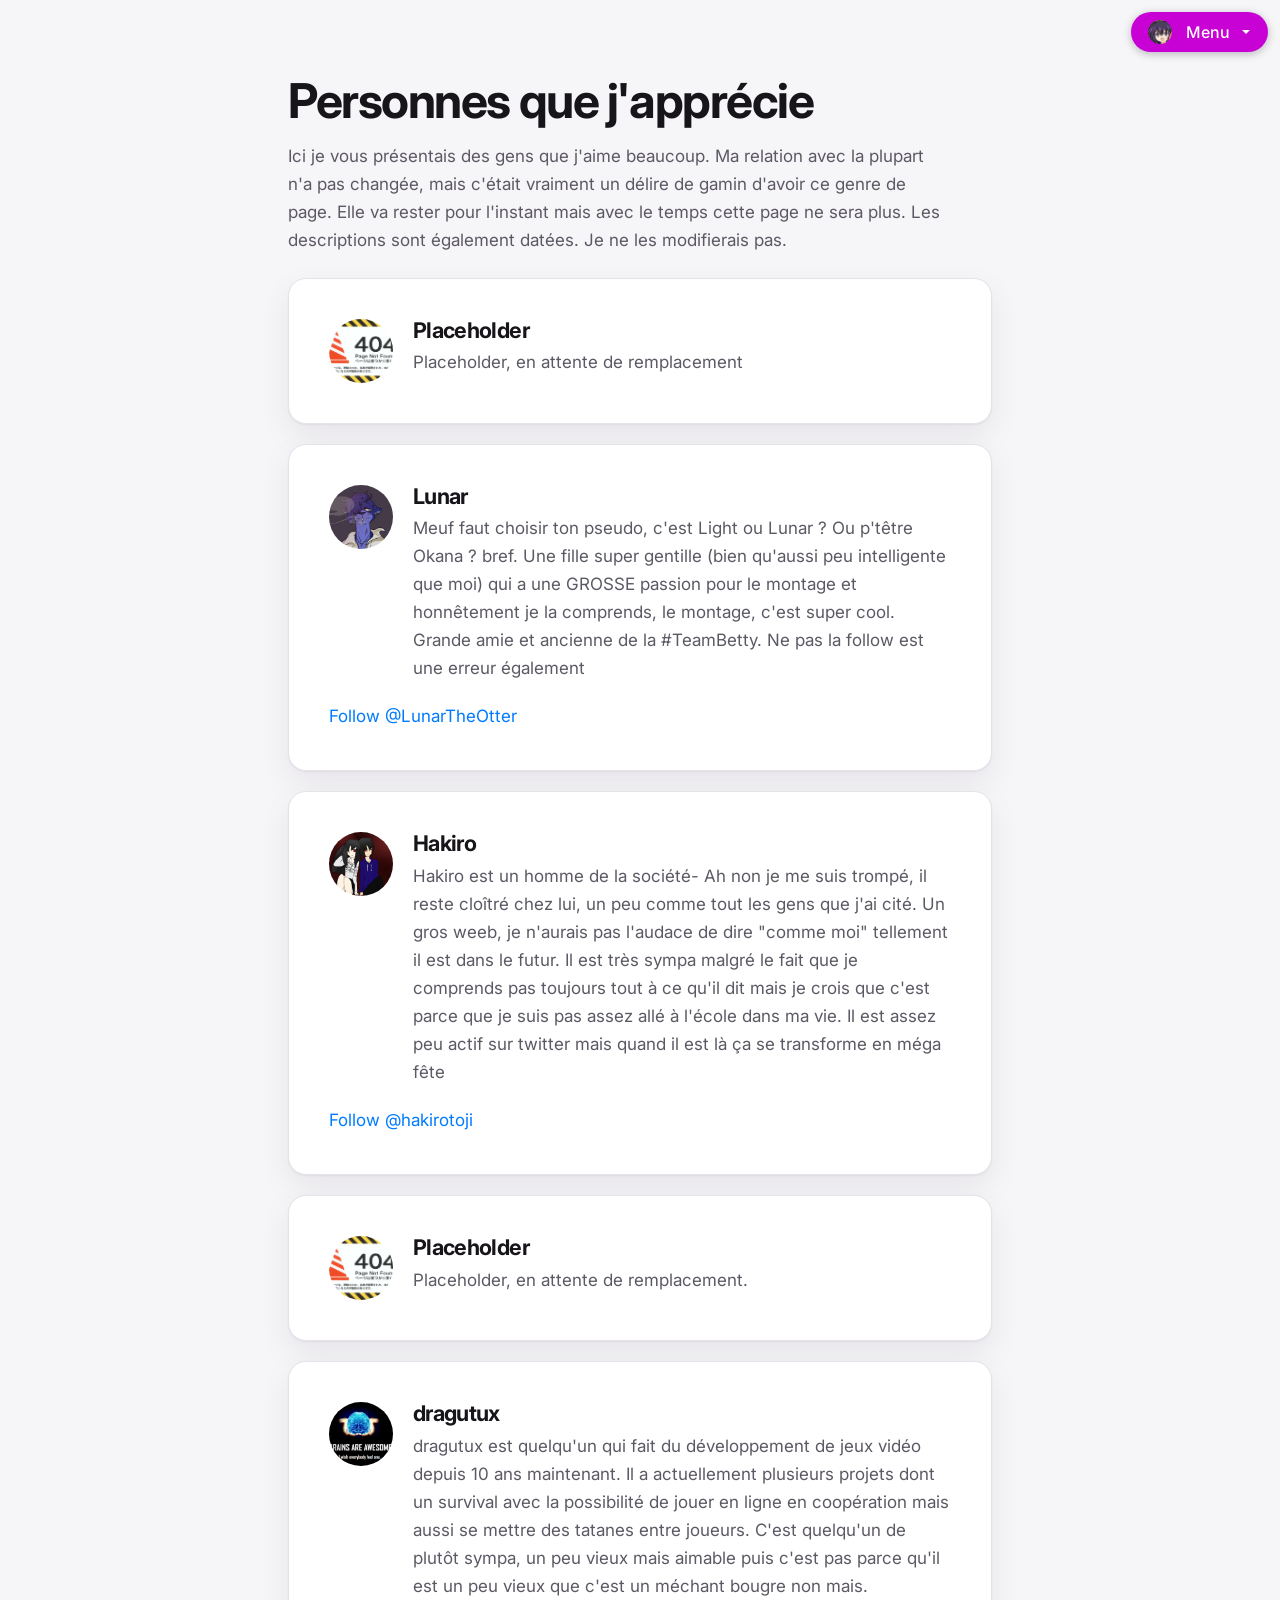
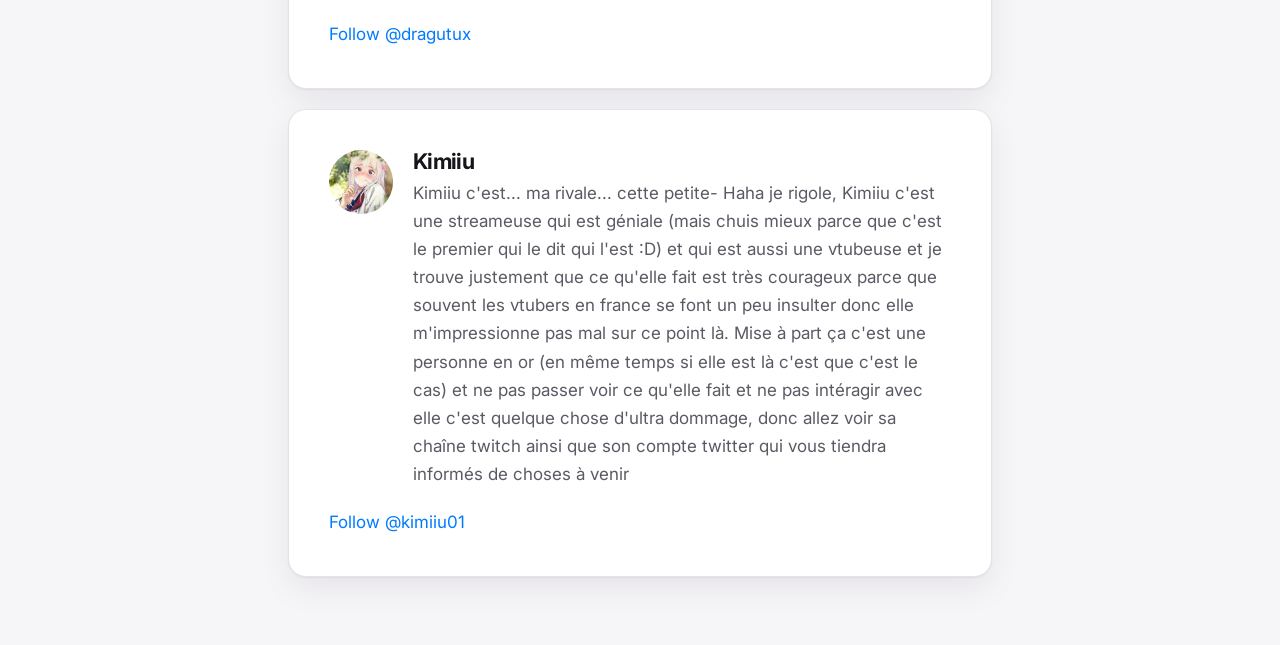
==== commit 70ebeee8: "Update mutus.html" ====
--- a/pages/mutus.html
+++ b/pages/mutus.html
@@ -103,10 +103,10 @@
     <!-- Contenu -->
     <main class="page">
         <h1>Personnes que j'apprécie</h1>
-        <p class="intro">Ici je vous présente des mutus avec qui j'ai pas mal parlé et même certains d'entre eux sont devenus des amis très proches, je risque de les taquiner un peu mais sachez qu'au fond je les apprécie.</p>
+        <p class="intro">Ici je vous présentais des gens que j'aime beaucoup. Ma relation avec la plupart n'a pas changée, mais c'était vraiment un délire de gamin d'avoir ce genre de page. Elle va rester pour l'instant mais avec le temps cette page ne sera plus. Les descriptions sont également datées. Je ne les modifierais pas.</p>
         <section class="carte" id="Placeholder2">
             <div class="profil avatar">
-                <img src="../img/err.png" width="64" height="64" alt="">
+                <img src="../img/err.png" width="64" height="64" style="width:64px;height:64px;flex-shrink:0;object-fit:cover;border-radius:50%" alt="">
                 <div>
                     <h2>Placeholder</h2>
                     <p>Placeholder, en attente de remplacement</p>
@@ -115,7 +115,7 @@
         </section>
         <section class="carte" id="Lunar">
             <div class="profil avatar">
-                <img src="../img/Lunar.jpg" width="64" height="64" alt="">
+                <img src="../img/Lunar.jpg" width="64" height="64" style="width:64px;height:64px;flex-shrink:0;object-fit:cover;border-radius:50%" alt="">
                 <div>
                     <h2><a href="https://www.youtube.com/channel/UCTIkhy0zyeLQJBQ5O0fs9qQ" target="_blank" rel="noopener">Lunar</a></h2>
                     <p>Meuf faut choisir ton pseudo, c'est Light ou Lunar ? Ou p'têtre Okana ? bref. Une fille super gentille (bien qu'aussi peu intelligente que moi) qui a une GROSSE passion pour le montage et honnêtement je la comprends, le montage, c'est super cool. Grande amie et ancienne de la #TeamBetty. Ne pas la follow est une erreur également</p>
@@ -127,7 +127,7 @@
         </section>
         <section class="carte" id="Hakiro">
             <div class="profil avatar">
-                <img src="../img/hakiro.jpg" width="64" height="64" alt="">
+                <img src="../img/hakiro.jpg" width="64" height="64" style="width:64px;height:64px;flex-shrink:0;object-fit:cover;border-radius:50%" alt="">
                 <div>
                     <h2>Hakiro</h2>
                     <p>Hakiro est un homme de la société- Ah non je me suis trompé, il reste cloîtré chez lui, un peu comme tout les gens que j'ai cité. Un gros weeb, je n'aurais pas l'audace de dire "comme moi" tellement il est dans le futur. Il est très sympa malgré le fait que je comprends pas toujours tout à ce qu'il dit mais je crois que c'est parce que je suis pas assez allé à l'école dans ma vie. Il est assez peu actif sur twitter mais quand il est là ça se transforme en méga fête</p>
@@ -139,7 +139,7 @@
         </section>
         <section class="carte" id="Placeholder">
             <div class="profil avatar">
-                <img src="../img/err.png" width="64" height="64" alt="">
+                <img src="../img/err.png" width="64" height="64" style="width:64px;height:64px;flex-shrink:0;object-fit:cover;border-radius:50%" alt="">
                 <div>
                     <h2>Placeholder</h2>
                     <p>Placeholder, en attente de remplacement.</p>
@@ -148,7 +148,7 @@
         </section>
         <section class="carte" id="dragutux">
             <div class="profil avatar">
-                <img src="../img/dragutux.jpg" width="64" height="64" alt="">
+                <img src="../img/dragutux.jpg" width="64" height="64" style="width:64px;height:64px;flex-shrink:0;object-fit:cover;border-radius:50%" alt="">
                 <div>
                     <h2><a href="https://www.twitch.tv/dragutux" target="_blank" rel="noopener">dragutux</a></h2>
                     <p>dragutux est quelqu'un qui fait du développement de jeux vidéo depuis 10 ans maintenant. Il a actuellement plusieurs projets dont un survival avec la possibilité de jouer en ligne en coopération mais aussi se mettre des tatanes entre joueurs. C'est quelqu'un de plutôt sympa, un peu vieux mais aimable puis c'est pas parce qu'il est un peu vieux que c'est un méchant bougre non mais.</p>
@@ -160,7 +160,7 @@
         </section>
         <section class="carte" id="Kimiiu">
             <div class="profil avatar">
-                <img src="../img/kimiiu.jpg" width="64" height="64" alt="">
+                <img src="../img/kimiiu.jpg" width="64" height="64" style="width:64px;height:64px;flex-shrink:0;object-fit:cover;border-radius:50%" alt="">
                 <div>
                     <h2><a href="https://twitch.tv/kimiiu" target="_blank" rel="noopener">Kimiiu</a></h2>
                     <p>Kimiiu c'est... ma rivale... cette petite- Haha je rigole, Kimiiu c'est une streameuse qui est géniale (mais chuis mieux parce que c'est le premier qui le dit qui l'est :D) et qui est aussi une vtubeuse et je trouve justement que ce qu'elle fait est très courageux parce que souvent les vtubers en france se font un peu insulter donc elle m'impressionne pas mal sur ce point là. Mise à part ça c'est une personne en or (en même temps si elle est là c'est que c'est le cas) et ne pas passer voir ce qu'elle fait et ne pas intéragir avec elle c'est quelque chose d'ultra dommage, donc allez voir sa chaîne twitch ainsi que son compte twitter qui vous tiendra informés de choses à venir</p>
